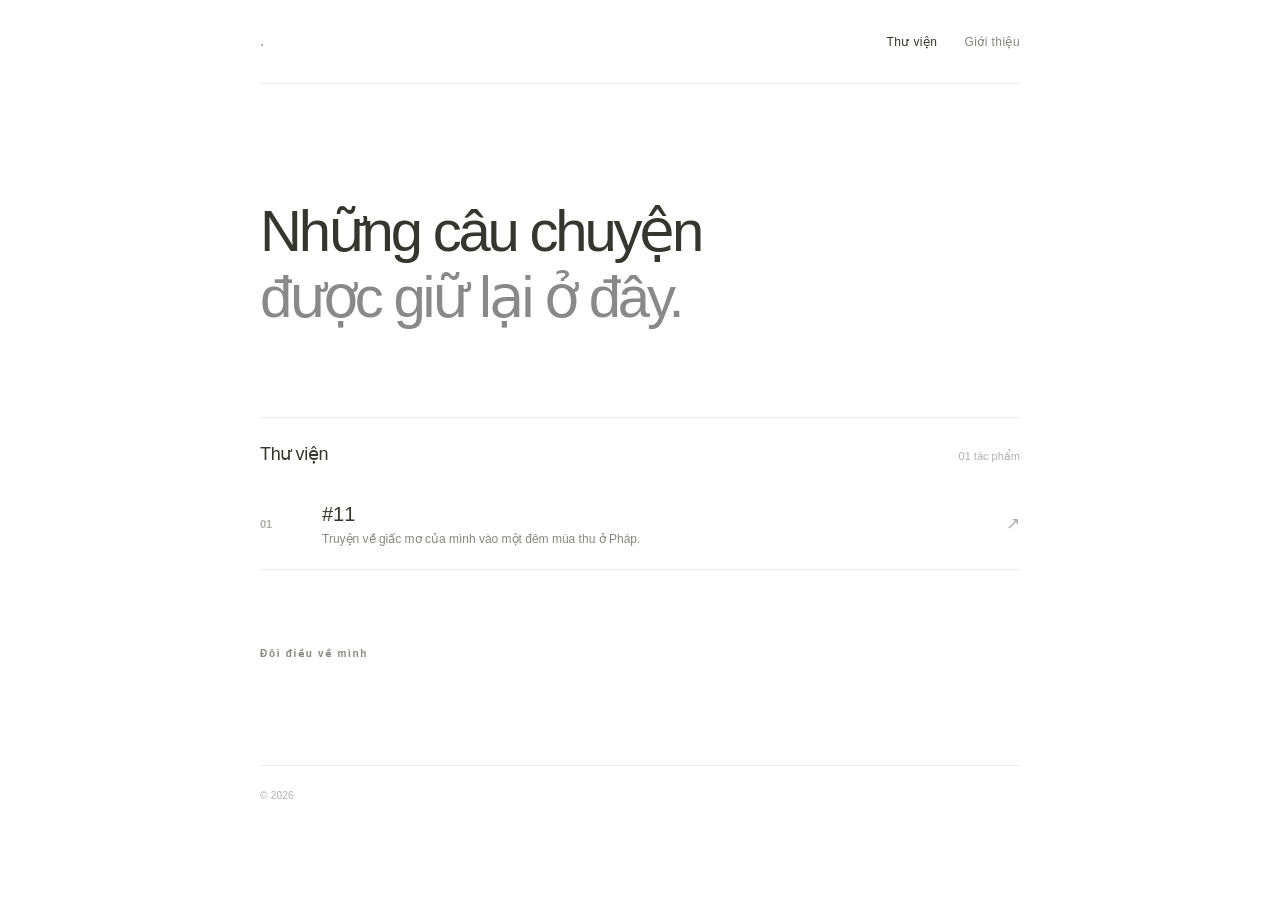
==== index.html @ 5c59fe7f "Add files via upload" ====
<!doctype html>
<html lang="vi">

<head>
  <meta charset="utf-8">
  <meta name="viewport" content="width=device-width, initial-scale=1">
  <meta name="description" content="Kho lưu trữ truyện">
  <meta name="theme-color" content="#ffffff">
  <title>Danh sách truyện</title>
  <link rel="stylesheet" href="style.css">
</head>

<body>
  <header class="site-header wrap">
    <a class="wordmark" href="index.html" aria-label="Trang chủ"><span class="wordmark-dot">.</span></a>
    <nav class="site-nav" aria-label="Điều hướng chính">
      <a class="active" href="index.html">Thư viện</a>
      <a href="#about">Giới thiệu</a>
    </nav>
  </header>

  <main class="wrap home-main">
    <section class="intro" aria-labelledby="site-title">
      <p class="eyebrow"></p>
      <h1 id="site-title">Những câu chuyện<br><span>được giữ lại ở đây.</span></h1>
    </section>

    <section class="library" aria-labelledby="library-title">
      <div class="section-heading">
        <h2 id="library-title">Thư viện</h2>
        <span class="item-count">01 tác phẩm</span>
      </div>

      <a class="story-row" href="No-11.html">
        <span class="story-number">01</span>
        <span class="story-info">
          <span class="story-title">#11</span>
          <span class="story-description">
            Truyện về giấc mơ của mình vào một đêm mùa thu ở Pháp.
          </span>
        </span>
        <span class="story-arrow" aria-hidden="true">↗</span>
      </a>

      <!-- To add another story, duplicate a .story-row and update its link and text. -->
    </section>
    <section class="about" id="about" aria-labelledby="about-title">
      <p class="eyebrow">Đôi điều về mình</p>
      <p></p>
    </section>

  </main>

  <footer class="site-footer wrap">
    <span>© <span id="year">2026</span></span>
  </footer>
  <script>
    document.getElementById("year").textContent = new Date().getFullYear();
  </script>
</body>

</html>
---- style.css ----
/* Modern minimalist literary site
   Shared styles for index.html and story-11.html */

:root {
  color-scheme: light;
  --paper: #ffffff;
  --ink: rgb(55, 53, 47);
  --muted: rgba(55, 53, 47, 0.6);
  --faint: rgba(55, 53, 47, 0.4);
  --line: #e9e9e9;
  --accent: #555555;
  --content-width: 760px;
  --reading-width: 760px;
}

* {
  box-sizing: border-box;
}

html {
  scroll-behavior: smooth;
  scroll-padding-top: 24px;
}

body {
  margin: 0;
  background: var(--paper);
  color: var(--ink);
  font-family: ui-sans-serif, -apple-system, BlinkMacSystemFont,
    "Segoe UI Variable Display", "Segoe UI", Helvetica, Arial, sans-serif;
  font-size: 16px;
  line-height: 1.5;
  -webkit-font-smoothing: antialiased;
  text-rendering: optimizeLegibility;
}

a {
  color: inherit;
  text-decoration: none;
}

a:focus-visible {
  outline: 2px solid var(--ink);
  outline-offset: 5px;
}

.wrap {
  width: min(var(--content-width), calc(100% - 64px));
  margin-inline: auto;
}

.site-header {
  min-height: 84px;
  display: flex;
  align-items: center;
  justify-content: space-between;
  gap: 24px;
  border-bottom: 1px solid var(--line);
  font-family: Arial, Helvetica, sans-serif;
}

.wordmark {
  font-size: 14px;
  font-weight: 700;
  letter-spacing: 0.055em;
}

.wordmark-dot {
  color: var(--faint);
}

.site-nav {
  display: flex;
  align-items: center;
  gap: 27px;
  font-size: 12px;
  letter-spacing: 0.035em;
}

.site-nav a {
  color: var(--muted);
  transition: color 160ms ease;
}

.site-nav a:hover,
.site-nav a.active {
  color: var(--ink);
}

.home-main {
  padding-top: 94px;
}

.intro {
  padding-bottom: 88px;
}

.eyebrow {
  margin: 0 0 20px;
  color: var(--muted);
  font-family: Arial, Helvetica, sans-serif;
  font-size: 10px;
  font-weight: 600;
  letter-spacing: 0.17em;
  line-height: 1.5;
}

.intro h1 {
  margin: 0;
  font-size: clamp(38px, 6vw, 58px);
  font-weight: 400;
  letter-spacing: -0.055em;
  line-height: 1.13;
}

.intro h1 span {
  color: #898989;
}

.intro-copy {
  max-width: 390px;
  margin: 23px 0 0;
  color: var(--muted);
  font-size: 15px;
  line-height: 1.8;
}

.library {
  border-top: 1px solid var(--line);
}

.section-heading {
  display: flex;
  align-items: baseline;
  justify-content: space-between;
  gap: 20px;
  padding: 23px 0 11px;
}

.section-heading h2,
.about h2 {
  margin: 0;
  font-size: 18px;
  font-weight: 400;
  letter-spacing: -0.02em;
}

.item-count {
  color: var(--faint);
  font-family: Arial, Helvetica, sans-serif;
  font-size: 11px;
}

.story-row {
  display: grid;
  grid-template-columns: 48px 1fr 24px;
  align-items: center;
  gap: 14px;
  min-height: 91px;
  border-bottom: 1px solid var(--line);
  transition: padding 180ms ease, background-color 180ms ease;
}

.story-row:hover {
  padding-inline: 8px;
}

.story-number {
  color: var(--faint);
  font-family: Arial, Helvetica, sans-serif;
  font-size: 11px;
  font-weight: 700;
  font-variant-numeric: tabular-nums;
}

.story-info {
  display: flex;
  flex-direction: column;
  gap: 1px;
}

.story-title {
  font-size: 20px;
  line-height: 1.45;
}

.story-description {
  color: var(--muted);
  font-size: 12px;
}

.story-arrow {
  color: var(--faint);
  font-family: Arial, Helvetica, sans-serif;
  font-size: 17px;
  text-align: right;
  transition: color 180ms ease, transform 180ms ease;
}

.story-row:hover .story-arrow {
  color: var(--ink);
  transform: translate(2px, -2px);
}

.about {
  max-width: 440px;
  padding: 76px 0 92px;
}

.about .eyebrow {
  margin-bottom: 12px;
}

.about h2 {
  font-size: 22px;
}

.about p:last-child {
  margin: 12px 0 0;
  color: var(--muted);
  font-size: 14px;
  line-height: 1.9;
}

.site-footer {
  display: flex;
  justify-content: space-between;
  gap: 20px;
  padding: 22px 0 28px;
  border-top: 1px solid var(--line);
  color: var(--faint);
  font-family: Arial, Helvetica, sans-serif;
  font-size: 10px;
  letter-spacing: 0.025em;
}

/* Story reading page */
.reading-wrap {
  width: min(var(--reading-width), calc(100% - 48px));
  margin-inline: auto;
}

.back-link {
  display: inline-flex;
  align-items: center;
  gap: 9px;
  margin-top: 39px;
  color: var(--muted);
  font-family: Arial, Helvetica, sans-serif;
  font-size: 11px;
  transition: color 160ms ease;
}

.back-link:hover,
.story-bottom-nav a:hover {
  color: var(--ink);
}

.story-article {
  padding-top: 76px;
}

.story-header {
  padding-bottom: 43px;
  border-bottom: 1px solid var(--line);
}

.story-header .eyebrow {
  margin-bottom: 15px;
}

.story-header h1 {
  margin: 0;
  font-size: clamp(42px, 7vw, 58px);
  font-weight: 700;
  letter-spacing: -0.055em;
  line-height: 1.1;
}

.byline {
  margin: 17px 0 0;
  color: var(--muted);
  font-family: Arial, Helvetica, sans-serif;
  font-size: 11px;
  letter-spacing: 0.04em;
}

.story-body {
  padding-top: 38px;
  font-size: 17px;
  line-height: 1.5;
  overflow-wrap: anywhere;
}

.story-body p {
  margin: 1em 1em;
  text-indent: 0;
  text-align: justify;
}

.story-body .placeholder {
  color: var(--faint);
  font-style: italic;
}

.story-end {
  margin-top: 2.5em;
  margin-bottom: 1em;
  text-align: center;
  font-size: 0.9em;
  letter-spacing: 0.08em;
  color: rgba(55, 53, 47, 0.6);
}

.story-bottom-nav {
  display: flex;
  align-items: center;
  justify-content: space-between;
  gap: 20px;
  margin-top: 65px;
  padding: 20px 0 30px;
  border-top: 1px solid var(--line);
  color: var(--muted);
  font-family: Arial, Helvetica, sans-serif;
  font-size: 11px;
}

@media (max-width: 600px) {
  .wrap {
    width: calc(100% - 40px);
  }

  .site-header {
    min-height: 72px;
  }

  .site-nav {
    gap: 16px;
    font-size: 11px;
  }

  .home-main {
    padding-top: 67px;
  }

  .intro {
    padding-bottom: 64px;
  }

  .intro h1 {
    font-size: clamp(36px, 10vw, 48px);
  }

  .intro-copy {
    font-size: 14px;
  }

  .story-row {
    grid-template-columns: 30px 1fr 20px;
    gap: 10px;
    min-height: 82px;
  }

  .about {
    padding: 62px 0 70px;
  }

  .site-footer {
    flex-direction: column;
    gap: 4px;
  }

  .reading-wrap {
    width: calc(100% - 44px);
  }

  .back-link {
    margin-top: 27px;
  }

  .story-article {
    padding-top: 59px;
  }

  .story-header {
    padding-bottom: 32px;
  }

  .story-body {
    padding-top: 29px;
    font-size: 16px;
    line-height: 1.5;
  }

  .story-bottom-nav {
    margin-top: 46px;
    font-size: 10px;
  }
}

@media (prefers-reduced-motion: reduce) {
  html {
    scroll-behavior: auto;
  }

  *,
  *::before,
  *::after {
    transition-duration: 0.01ms !important;
  }
}
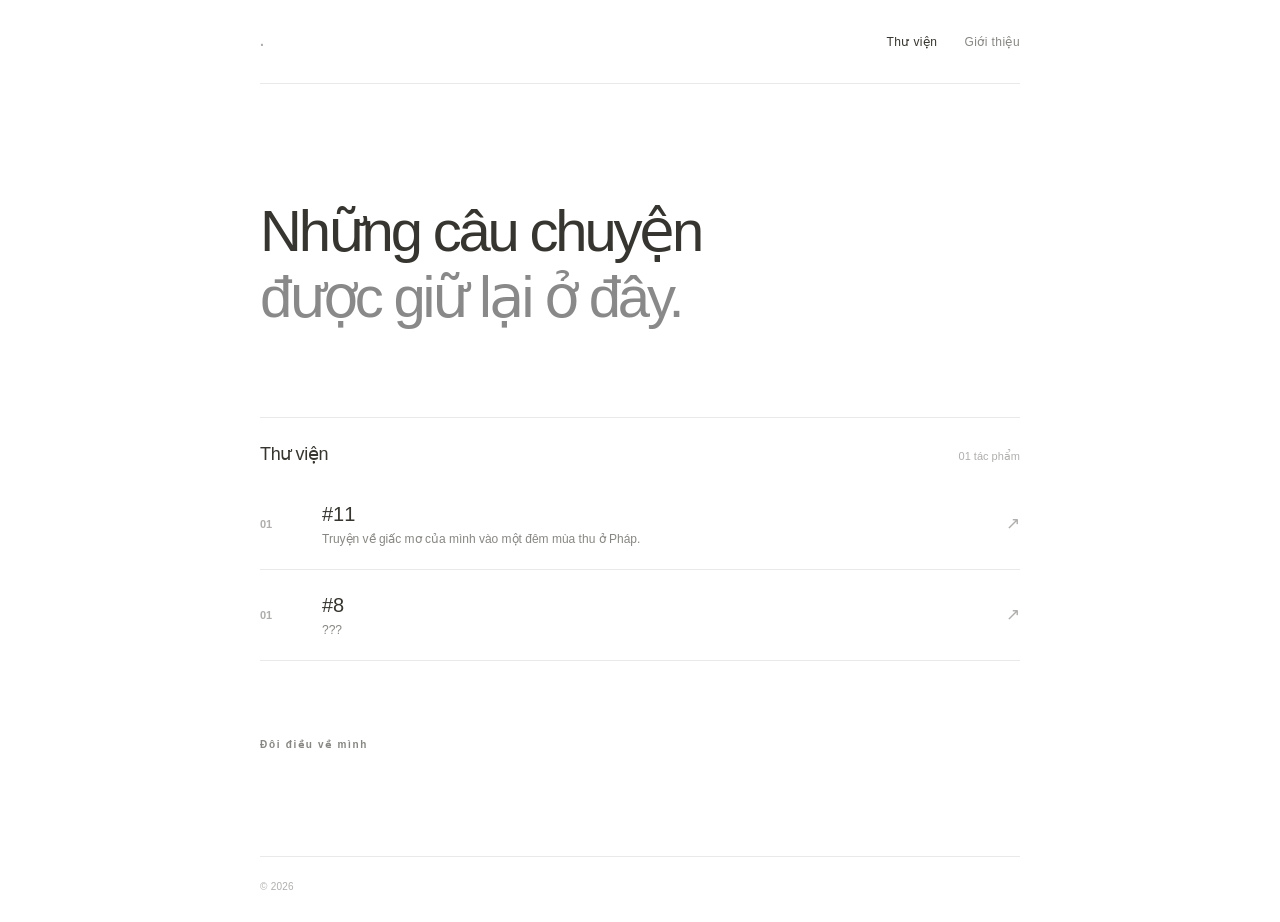
==== commit 221f807c: "Updated" ====
--- a/index.html
+++ b/index.html
@@ -42,6 +42,18 @@
         <span class="story-arrow" aria-hidden="true">↗</span>
       </a>
 
+
+      <a class="story-row" href="stories/08/index.html">
+        <span class="story-number">01</span>
+        <span class="story-info">
+          <span class="story-title">#8</span>
+          <span class="story-description">
+            ???
+          </span>
+        </span>
+        <span class="story-arrow" aria-hidden="true">↗</span>
+      </a>
+
       <!-- To add another story, duplicate a .story-row and update its link and text. -->
     </section>
     <section class="about" id="about" aria-labelledby="about-title">
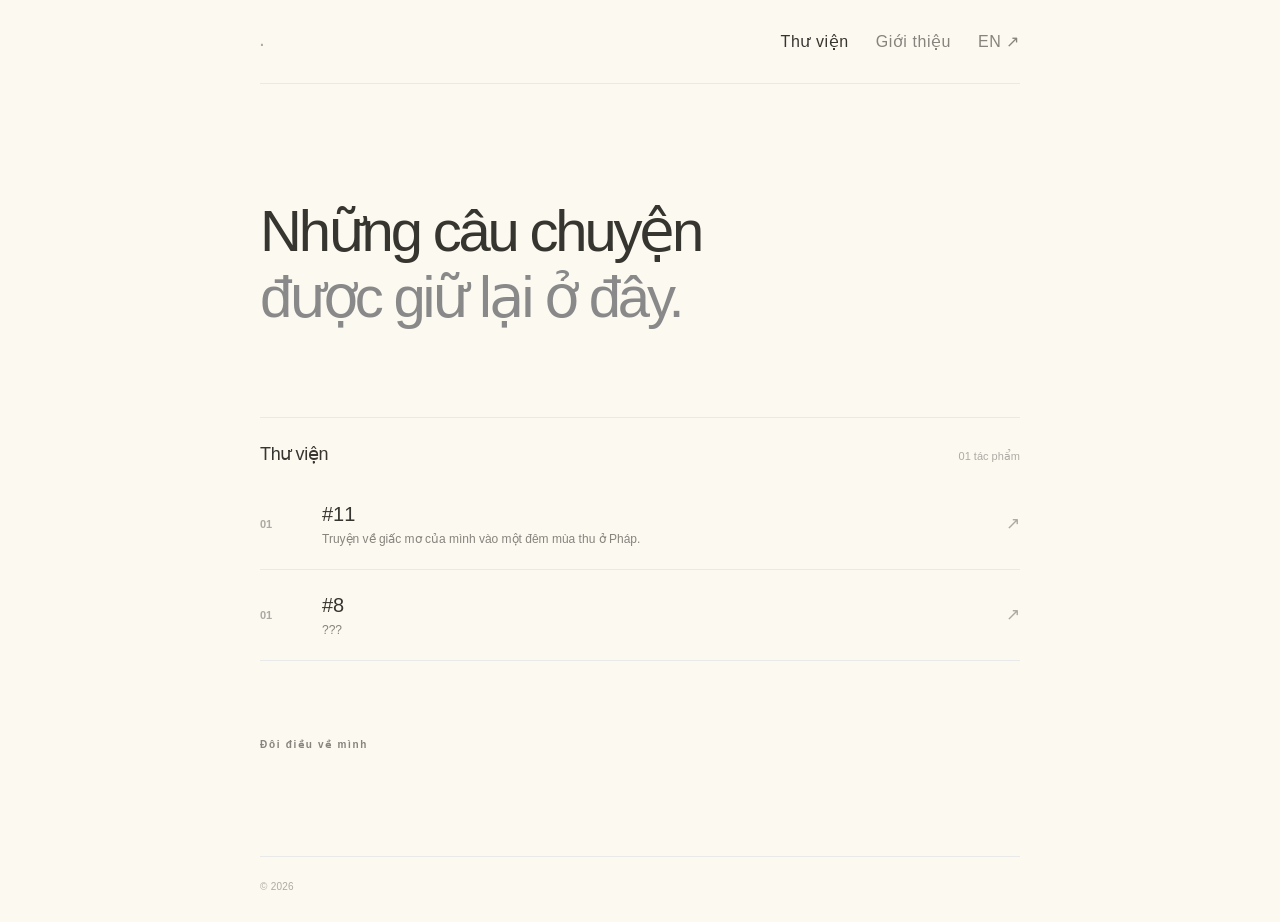
==== commit 59e1b4f0: "Update language" ====
--- a/index.html
+++ b/index.html
@@ -16,6 +16,7 @@
     <nav class="site-nav" aria-label="Điều hướng chính">
       <a class="active" href="index.html">Thư viện</a>
       <a href="#about">Giới thiệu</a>
+      <a href="en/index.html" lang="en">EN ↗</a>
     </nav>
   </header>
 
@@ -43,7 +44,7 @@
       </a>
 
 
-      <a class="story-row" href="stories/08/index.html">
+      <a class="story-row" href="No-8/muc-luc.html">
         <span class="story-number">01</span>
         <span class="story-info">
           <span class="story-title">#8</span>
--- a/style.css
+++ b/style.css
@@ -3,7 +3,7 @@
 
 :root {
   color-scheme: light;
-  --paper: #ffffff;
+  --paper: #FCF9F1;
   --ink: rgb(55, 53, 47);
   --muted: rgba(55, 53, 47, 0.6);
   --faint: rgba(55, 53, 47, 0.4);
@@ -73,7 +73,7 @@
   display: flex;
   align-items: center;
   gap: 27px;
-  font-size: 12px;
+  font-size: 16px;
   letter-spacing: 0.035em;
 }
 
@@ -247,7 +247,7 @@
   margin-top: 39px;
   color: var(--muted);
   font-family: Arial, Helvetica, sans-serif;
-  font-size: 11px;
+  font-size: 18px;
   transition: color 160ms ease;
 }
 
@@ -322,8 +322,9 @@
   border-top: 1px solid var(--line);
   color: var(--muted);
   font-family: Arial, Helvetica, sans-serif;
-  font-size: 11px;
-}
+  font-size: 16px;
+}
+
 
 @media (max-width: 600px) {
   .wrap {
@@ -336,7 +337,7 @@
 
   .site-nav {
     gap: 16px;
-    font-size: 11px;
+    font-size: 18px;
   }
 
   .home-main {
@@ -394,7 +395,7 @@
 
   .story-bottom-nav {
     margin-top: 46px;
-    font-size: 10px;
+    font-size: 18px;
   }
 }
 
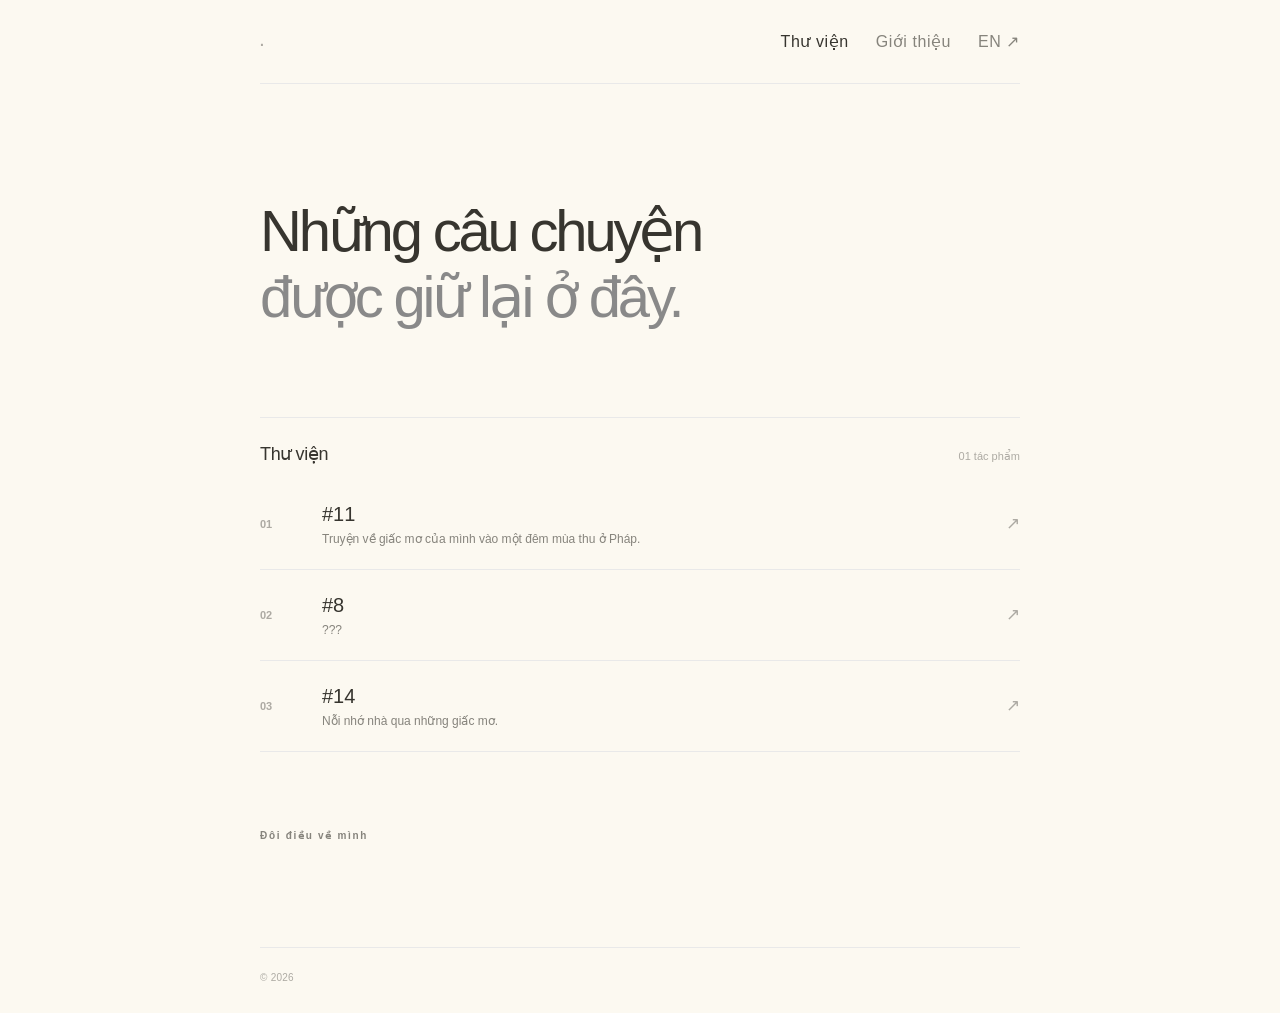
==== commit 39087606: "No-14" ====
--- a/index.html
+++ b/index.html
@@ -45,11 +45,22 @@
 
 
       <a class="story-row" href="No-8/muc-luc.html">
-        <span class="story-number">01</span>
+        <span class="story-number">02</span>
         <span class="story-info">
           <span class="story-title">#8</span>
           <span class="story-description">
             ???
+          </span>
+        </span>
+        <span class="story-arrow" aria-hidden="true">↗</span>
+      </a>
+
+      <a class="story-row" href="No-14.html">
+        <span class="story-number">03</span>
+        <span class="story-info">
+          <span class="story-title">#14</span>
+          <span class="story-description">
+            Nỗi nhớ nhà qua những giấc mơ.
           </span>
         </span>
         <span class="story-arrow" aria-hidden="true">↗</span>
